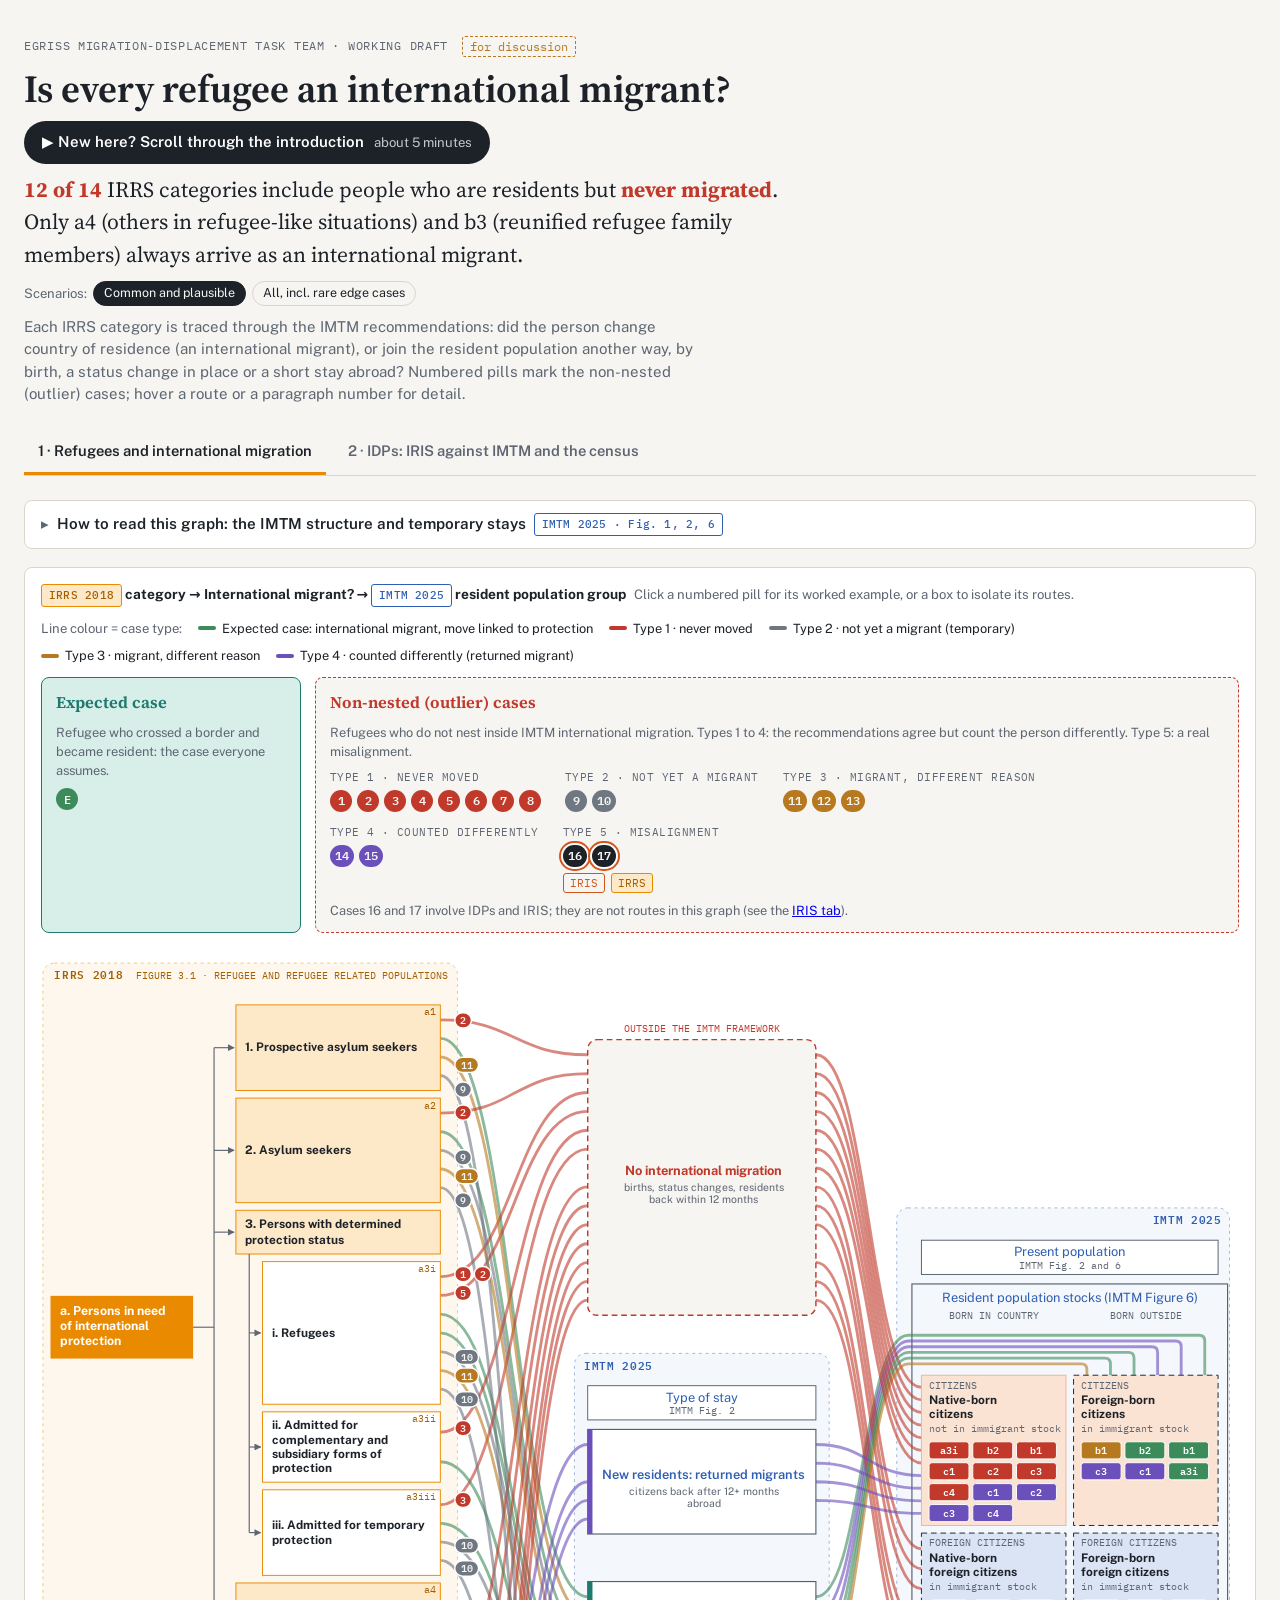
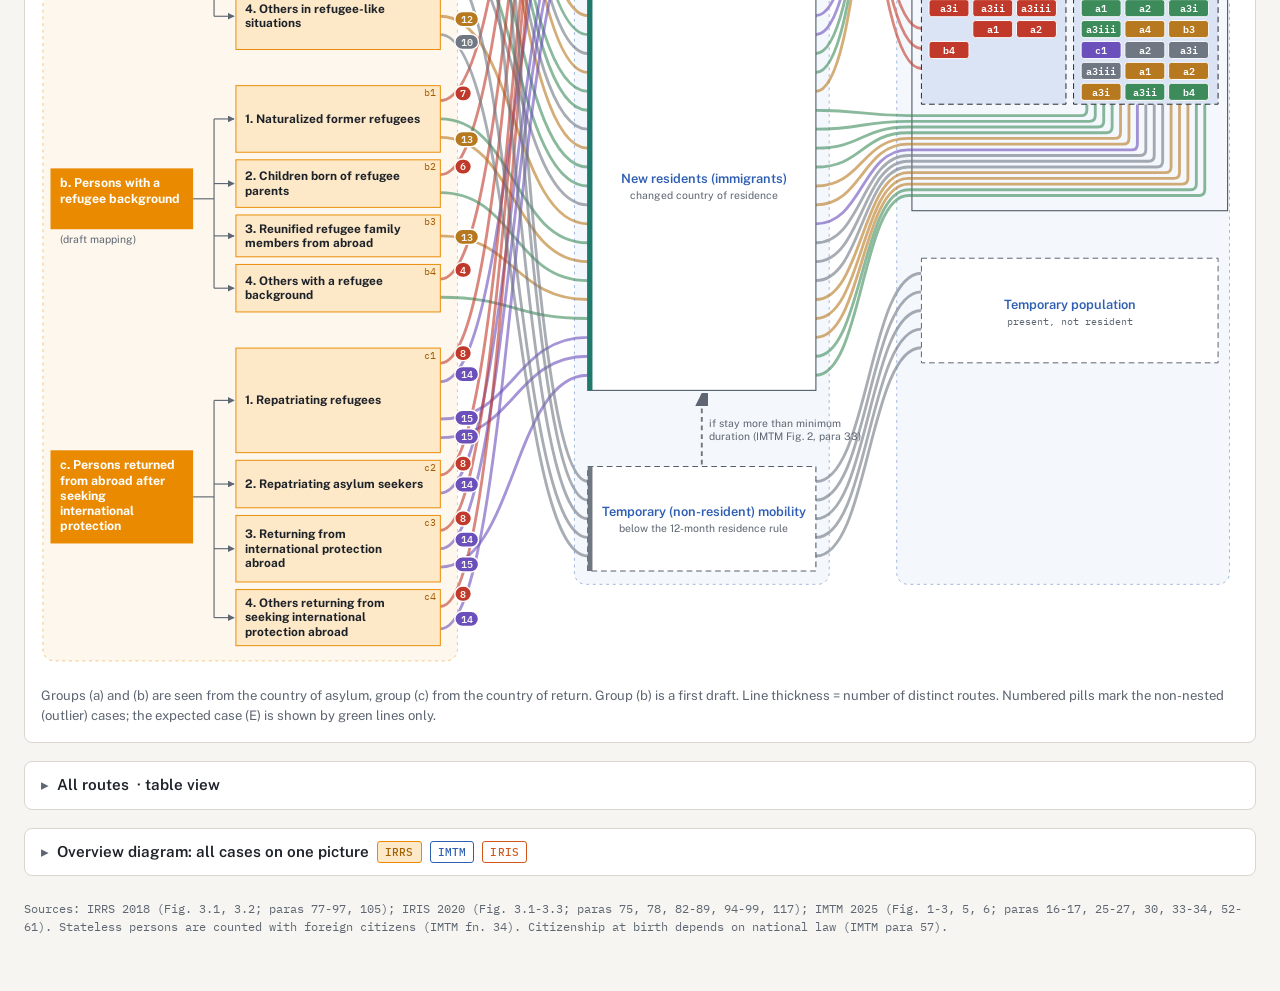
==== index.html @ 783acdbc "Add crosswalk and scroll-through introduction" ====
<!doctype html>
<html lang="en"><head><meta charset="utf-8"><meta name="viewport" content="width=device-width,initial-scale=1">
<title>Refugee Migrant Crosswalk</title>
<meta name="claude:viewport-fit-sides" content="cover">
<link rel="preconnect" href="https://fonts.googleapis.com">
<link rel="stylesheet" href="https://fonts.googleapis.com/css2?family=Source+Serif+4:opsz,wght@8..60,500;8..60,650&family=Public+Sans:wght@400;500;600;700&family=IBM+Plex+Mono:wght@400;500&display=swap">
<link rel="stylesheet" href="crosswalk.css">
</head><body>


<div class="wrap">
<header>
  <span class="eyebrow">EGRISS Migration-Displacement task team · working draft <span class="draft">for discussion</span></span>
  <h1>Is every refugee an international migrant?</h1>
  <a class="storybtn" id="storylink" href="story.html">▶ New here? Scroll through the introduction <span>about 5 minutes</span></a>
  <p class="headline" id="hl"></p>
  <div class="scenfilter" role="group" aria-label="Scenarios shown"><span class="hint">Scenarios:</span><button type="button" class="chip active" data-sc="cp" aria-pressed="true">Common and plausible</button><button type="button" class="chip" data-sc="all" aria-pressed="false">All, incl. rare edge cases</button></div>
  <p class="lede">Each IRRS category is traced through the IMTM recommendations: did the person change country of residence (an international migrant), or join the resident population another way, by birth, a status change in place or a short stay abroad? Numbered pills mark the non-nested (outlier) cases; hover a route or a paragraph number for detail.</p>
</header>

<div class="tabs" role="tablist">
  <button class="tab" role="tab" id="tab-residents" aria-selected="true" aria-controls="residents">1 · Refugees and international migration</button>
  <button class="tab" role="tab" id="tab-temporary" aria-selected="false" aria-controls="temporary">2 · IDPs: IRIS against IMTM and the census</button>
</div>


<!-- VIEW 1 -->
<section class="panel" id="residents" role="tabpanel" aria-labelledby="tab-residents">
  <details class="card howto">
    <summary>How to read this graph: the IMTM structure and temporary stays <span class="srcb srcb-imtm">IMTM 2025 · Fig. 1, 2, 6</span></summary>
    <h2>The IMTM structure as the base <span class="srcb srcb-imtm">IMTM 2025 · Fig. 1, 6</span></h2>
    <p class="hint">IMTM separates two things. <b>International migrants</b> are people who changed their country of residence into the country (the immigration flow, Fig. 1 and para 25 to 27). The <b>resident population</b> is everyone who lives there 12 months or more, split into four groups by birthplace and citizenship (Fig. 6). People can join the resident population through migration, but also through birth, and they can move between groups through naturalisation.</p>
    <div class="base">
      <div class="bcol">
        <div class="bbox mig"><b>International arrivals</b><span>to stay 12+ months</span></div>
        <div class="barrow">→</div>
        <div class="bbox mig strong"><b>International migrants</b><span>Immigrants · Returned migrants</span></div>
      </div>
      <div class="barrow big">→</div>
      <div class="bgrid">
        <div class="bbox cit"><b>Native-born citizens</b><span>NB-C</span></div>
        <div class="bbox cit stock"><b>Foreign-born citizens</b><span>FB-C</span></div>
        <div class="bbox fc stock"><b>Native-born foreign citizens</b><span>NB-FC</span></div>
        <div class="bbox fc stock"><b>Foreign-born foreign citizens</b><span>FB-FC</span></div>
        <div class="bcap">Resident population · dashed = IMTM immigrant stock (born abroad or not a citizen)</div>
      </div>
      <div class="bside">
        <div class="bbox non"><b>Births</b><span>join directly, no migration</span></div>
        <div class="bbox non"><b>Naturalisation</b><span>moves between groups</span></div>
        <div class="bbox non dashed"><b>Protection status change</b><span>IRRS event, invisible to IMTM</span></div>
      </div>
    </div>
    <div class="fig2">
      <h3>Temporary stays: IMTM Figure 2, with IRRS cases added <span class="srcb srcb-imtm">IMTM 2025 · Fig. 2, 3</span> <span class="srcb srcb-irrs">IRRS cases</span></h3>
      <div class="scroll"><svg viewBox="0 0 1090 290" role="img" aria-label="Recreation of IMTM Figure 2: international arrivals split by duration of stay into new residents or temporary mobility" style="min-width:780px;width:100%">
        <defs><marker id="ah" viewBox="0 0 10 10" refX="9" refY="5" markerWidth="7" markerHeight="7" orient="auto-start-reverse"><path d="M0,0 L10,5 L0,10 z" style="fill:var(--muted)"/></marker></defs>
        <rect class="f2b" x="10" y="70" width="120" height="170" rx="6"/><text x="70" y="150" text-anchor="middle" class="f2t b">International</text><text x="70" y="166" text-anchor="middle" class="f2t b">arrivals</text>
        <rect class="f2b" x="170" y="70" width="140" height="58" rx="6"/><text x="240" y="94" text-anchor="middle" class="f2t">Minimum residence</text><text x="240" y="110" text-anchor="middle" class="f2s">requirement, 12 months</text>
        <rect class="f2b" x="170" y="182" width="140" height="58" rx="6"/><text x="240" y="206" text-anchor="middle" class="f2t">Less than minimum</text><text x="240" y="222" text-anchor="middle" class="f2s">incl. daily border crossing</text>
        <rect class="f2b" x="350" y="8" width="180" height="44" rx="6"/><text x="440" y="26" text-anchor="middle" class="f2s">Residents returning from</text><text x="440" y="41" text-anchor="middle" class="f2s">temporary stay abroad</text>
        <rect class="f2m" x="350" y="70" width="180" height="58" rx="6"/><text x="440" y="94" text-anchor="middle" class="f2t b">New residents (immigrants)</text><text x="440" y="110" text-anchor="middle" class="f2s">= international migrants</text>
        <rect class="f2tp" x="350" y="182" width="180" height="58" rx="6"/><text x="440" y="206" text-anchor="middle" class="f2t b">Temporary (non-resident)</text><text x="440" y="222" text-anchor="middle" class="f2t b">mobility</text>
        <rect class="f2r" x="580" y="30" width="160" height="98" rx="6"/><text x="660" y="76" text-anchor="middle" class="f2t b">Resident</text><text x="660" y="92" text-anchor="middle" class="f2t b">population</text>
        <rect class="f2tp" x="580" y="182" width="160" height="58" rx="6"/><text x="660" y="206" text-anchor="middle" class="f2t b">Temporary</text><text x="660" y="222" text-anchor="middle" class="f2t b">population</text>
        <path class="f2a" d="M130,130 L170,100"/><path class="f2a" d="M130,180 L170,210"/>
        <path class="f2a" d="M310,99 L350,99"/><path class="f2a" d="M310,211 L350,211"/>
        <path class="f2a" d="M530,30 L580,55"/><path class="f2a" d="M530,99 L580,99"/><path class="f2a" d="M530,211 L580,211"/>
        <path class="f2d" d="M440,182 L440,130"/><text x="448" y="160" class="f2s">if the stay passes the</text><text x="448" y="174" class="f2s">minimum duration (para 33)</text>
        <text x="770" y="78" class="f2t b" style="fill:var(--v-prot)">Refugees who stay or intend</text><text x="770" y="94" class="f2t b" style="fill:var(--v-prot)">to stay 12+ months</text><text x="770" y="110" class="f2s">case E, and cases 9, 10 once they pass 12 months</text>
        <text x="770" y="196" class="f2t b" style="fill:var(--v-temp)">Not yet international migrants</text>
        <text x="770" y="214" class="f2s">9 · recent asylum seekers (a1, a2)</text>
        <text x="770" y="230" class="f2s">10 · new prima facie, temporary protection,</text><text x="784" y="245" class="f2s">short refugee-like stays (a3i, a3iii, a4)</text>
        <text x="770" y="268" class="f2s">Transit asylum seekers: IMTM only (IRRS para 85)</text>
      </svg></div>
      <p class="hint">Recreated from IMTM Figure 2 (intersection between duration of stay and international mobility) and Figure 3 (asylum seekers under temporary mobility). In the crosswalk below, the same split appears as the grey "Temporary mobility" box.</p>
    </div>
  </details>

  <div class="card">
    <div class="selbar"><b><span class="srcb srcb-irrs">IRRS 2018</span> category → International migrant? → <span class="srcb srcb-imtm">IMTM 2025</span> resident population group</b><span class="hint" id="selinfo"></span><button class="chip" id="clear" hidden>Show all</button></div>
    <div class="legend" id="legendL"></div>
    <div class="casejump" id="casejump"></div>
    <div class="gwrap"><div class="scroll gmain"><svg id="flow" role="img" aria-label="Flow diagram from IRRS categories through IMTM international migration to the IMTM resident population groups"></svg></div>
    <aside class="casebox" id="casedetail" aria-live="polite"></aside></div>
    <p class="hint">Groups (a) and (b) are seen from the country of asylum, group (c) from the country of return. Group (b) is a first draft. Line thickness = number of distinct routes. Numbered pills mark the non-nested (outlier) cases; the expected case (E) is shown by green lines only.</p>
  </div>

  
  <details class="card" id="routesbox">
    <summary><span id="tabletitle">All routes</span> · table view</summary>
    <div class="scroll"><table><thead><tr><th>Case</th><th>IRRS category</th><th>How</th><th>International migrant?</th><th>Resident group</th><th>Route</th></tr></thead><tbody id="rows"></tbody></table></div>
  </details>
<details class="card overview" id="nest"><summary>Overview diagram: all cases on one picture <span class="srcb srcb-irrs">IRRS</span> <span class="srcb srcb-imtm">IMTM</span> <span class="srcb srcb-iris">IRIS</span></summary>
<div class="panel">
  <div class="card">
    <h2>NEST cases: Non-Equivalent Statistical Treatment <span class="srcb srcb-irrs">IRRS 2018</span> <span class="srcb srcb-imtm">IMTM 2025</span> <span class="srcb srcb-iris">IRIS 2020 · cases 16, 17</span></h2>
    <p class="hint">The misconception: every refugee is an international migrant. In fact IRRS and IMTM are consistent with each other (IRRS paras 77, 80; IMTM paras 34, 53), but one population does not nest inside the other. Each pin is one NEST case with a worked example. All five types are non-nested (outlier) cases; only type 5 is a real misalignment between recommendations.</p>
    <div class="types" id="types"></div>
  </div>
  <div class="nestgrid">
    <div class="card venncard">
      <div class="scroll"><svg id="venn" viewBox="0 0 1100 640" role="img" aria-label="Overlap of IRRS population, IMTM international migrants and IMTM immigrant stock, with numbered NEST cases" style="min-width:760px;width:100%"></svg></div>
      <p class="hint">Inside the frame: the resident population (12+ months, IMTM paras 16-17). "International migrants" = ever changed country of residence into this country. Group (c) cases are seen from the country of return. Grey labels are non-refugee groups, shown for context.</p>
    </div>
    <aside class="card detailcard" id="nestdetail" aria-live="polite"></aside>
  </div>
  <div class="card">
    <div class="selbar"><h3>All NEST cases</h3><span class="hint">Filter by type:</span><span id="typefilter" class="tf"></span></div>
    <div class="nestcards" id="nestcards"></div>
  </div>
</div></details>
</section>


<!-- VIEW 2 -->
<section class="panel" id="temporary" role="tabpanel" aria-labelledby="tab-temporary" hidden>
  <header class="subhead">
    <span class="eyebrow">IDPs · two comparisons on one page</span>
    <h2>IDPs: two comparisons <span class="srcb srcb-iris">IRIS 2020</span></h2>
    <p class="hint"><b>1. Crossing an international border.</b> Where IDPs leave the country, IRIS meets IMTM (and IRRS), and misalignments can happen. <b>2. Inside the country.</b> All IRIS categories against what the census Principles and Recommendations (P&amp;R Rev. 4) count as internal migration.</p>
  </header>

  <div class="card">
    <h3 class="secnum">1 · IDPs crossing an international border: IRIS against IMTM</h3>
    <div class="selbar"><b><span class="srcb srcb-iris">IRIS 2020</span> category → International migration? → <span class="srcb srcb-imtm">IMTM 2025</span> population</b></div>
    <p class="headline" id="hlA"></p>
    <div class="legend" id="legendA"></div>
    <div class="casejump" id="jumpA"></div>
    <div class="scroll"><svg id="flowA" role="img" aria-label="Flow from IRIS categories through IMTM international migration to IMTM population groups"></svg></div>
    <p class="hint">Seen from the country of displacement. Only cross-border situations are shown. Not shown here: IDPs who are foreign citizens or stateless (IRIS para 102) can also sit in the IMTM immigrant stock without crossing a border during displacement.</p>
  </div>

  <div class="card">
    <h3 class="secnum">2 · IRIS categories against the census on internal migration</h3>
    <div class="selbar"><b><span class="srcb srcb-iris">IRIS 2020</span> category → What move happened? → <span class="srcb srcb-pr">P&amp;R Rev. 4</span> internal migration status</b></div>
    <p class="headline" id="hlB"></p>
    <div class="legend" id="legendB"></div>
    <div class="casejump" id="jumpB"></div>
    <div class="scroll"><svg id="flowB" role="img" aria-label="Flow from IRIS categories through the type of move to the P&R census internal migration classification"></svg></div>
    <p class="hint">P&amp;R defines internal migrants as people usually resident in a civil division who previously lived outside it; moves within a division are not migration (draft Rev. 4, para 5.64). Results depend on the geography used (major or smaller civil divisions, paras 5.69-5.70) and the measure: place of birth, previous residence and duration, or residence one or five years ago.</p>
  </div>
  <aside class="casebox floatcase" id="irisdetail" hidden aria-live="polite"></aside>

  <details class="card">
    <summary>Worked timelines: an IDP crosses a border <span class="srcb srcb-iris">IRIS</span> <span class="srcb srcb-irrs">IRRS</span> <span class="srcb srcb-imtm">IMTM</span></summary>
    <p class="hint">IRIS keeps a person in the IDP stock if they cross a border and come back within 12 months without setting up a new usual residence abroad (para 117). Each scenario follows one person over 24 months.</p>
    <div class="scens" id="scens"></div>
    <h3 id="scentitle"></h3>
    <div class="scroll"><svg id="timeline" viewBox="0 0 1000 300" role="img" aria-label="Timeline of the selected scenario across two countries" style="min-width:760px;width:100%"></svg></div>
    <div class="scroll"><table class="status"><thead><tr><th>Recommendation</th><th>Country of origin (X)</th><th>Neighbouring country (Y)</th></tr></thead><tbody id="status"></tbody></table></div>
    <div id="scennote"></div>
  </details>
</section>

<p class="src">Sources: IRRS 2018 (Fig. 3.1, 3.2; paras 77-97, 105); IRIS 2020 (Fig. 3.1-3.3; paras 75, 78, 82-89, 94-99, 117); IMTM 2025 (Fig. 1-3, 5, 6; paras 16-17, 25-27, 30, 33-34, 52-61). Stateless persons are counted with foreign citizens (IMTM fn. 34). Citizenship at birth depends on national law (IMTM para 57).</p>
</div>

<script src="crosswalk.js"></script>

</body></html>
---- crosswalk.css ----
/* Layout: two views. View 1 = flow diagram (event → IMTM resident group → IRRS category). View 2 = two-country timeline for temporary stays, starting from IDPs crossing a border. */
:root{
  --bg:#f6f5f1; --surface:#ffffff; --ink:#1d2229; --muted:#5d6672; --line:#d9d6cc;
  --irrs:#e98a00; --irrs-soft:#fde8c8; --iris:#d4561c;
  --cit:#f3b48c; --cit-soft:#fbe3d3; --fc:#8fa9d8; --fc-soft:#dbe4f5;
  --v-prot:#1f7a6d; --v-other:#b7791f; --v-ret:#6b4fbb; --v-never:#c0392b; --v-temp:#6f7782;
  --focus:#1f5fbf; --iris-soft:#fbe2d6; --pr:#6a4c93; --imtm:#2f5fb3; --imtm-line:#55606e; --hl:#ffe98a; --irrs-ink:#a35f00; --fc-ink:#3c5e9e; --mig-soft:#d8efe9; --ret-soft:#e7e1f7;
  --f-display:"Source Serif 4", Georgia, serif;
  --f-body:"Public Sans", system-ui, -apple-system, "Segoe UI", sans-serif;
  --f-mono:"IBM Plex Mono", ui-monospace, Menlo, monospace;
}
@media (prefers-color-scheme: dark){:root:not([data-theme="light"]){
  --bg:#15181d; --surface:#1d2128; --ink:#e9e7e1; --muted:#a3abb6; --line:#343a44;
  --irrs:#f0a336; --irrs-soft:#3d2c12; --iris:#ec7a45;
  --cit:#c9825a; --cit-soft:#3a2a20; --fc:#7f9ad0; --fc-soft:#222d42;
  --v-prot:#3fb3a2; --v-other:#e0a443; --v-ret:#9d85e6; --v-never:#ec6a5c; --v-temp:#9aa3ae;
  --focus:#7fb0ff; --iris-soft:#3f2418; --pr:#b9a0e0; --imtm:#8fb3f0; --imtm-line:#8b95a3; --hl:#6b5a12; --irrs-ink:#f0a336; --fc-ink:#9db4e3; --mig-soft:#163a35; --ret-soft:#2b2445; color-scheme:dark}}
:root[data-theme="dark"]{
  --bg:#15181d; --surface:#1d2128; --ink:#e9e7e1; --muted:#a3abb6; --line:#343a44;
  --irrs:#f0a336; --irrs-soft:#3d2c12; --iris:#ec7a45;
  --cit:#c9825a; --cit-soft:#3a2a20; --fc:#7f9ad0; --fc-soft:#222d42;
  --v-prot:#3fb3a2; --v-other:#e0a443; --v-ret:#9d85e6; --v-never:#ec6a5c; --v-temp:#9aa3ae;
  --focus:#7fb0ff; --imtm:#8fb3f0; --imtm-line:#8b95a3; --hl:#6b5a12; --irrs-ink:#f0a336; --fc-ink:#9db4e3; --mig-soft:#163a35; --ret-soft:#2b2445; color-scheme:dark}
*{box-sizing:border-box}
[hidden]{display:none!important}
body{background:var(--bg);color:var(--ink);font-family:var(--f-body);font-size:15px;line-height:1.5;
  padding-left:max(16px, env(safe-area-inset-left,0px));padding-right:max(16px, env(safe-area-inset-right,0px));padding-block:28px 48px}
.wrap{max-width:1480px;margin:0 auto;display:flex;flex-direction:column;gap:24px}
h1,h2,h3{font-family:var(--f-display);font-weight:650;text-wrap:balance;margin:0}
h1{font-size:clamp(1.7rem,3.2vw,2.4rem);line-height:1.15}
h2{font-size:1.3rem} h3{font-size:1.05rem}
p{margin:0}
.eyebrow{font-family:var(--f-mono);font-size:.74rem;letter-spacing:.06em;text-transform:uppercase;color:var(--muted)}
.lede{max-width:75ch;color:var(--muted)}
.draft{display:inline-block;font-family:var(--f-mono);font-size:.72rem;border:1px dashed var(--v-other);color:var(--v-other);padding:1px 7px;border-radius:3px;margin-left:6px;vertical-align:middle;text-transform:none;letter-spacing:0}
header{display:flex;flex-direction:column;gap:10px}
.tabs{display:flex;flex-wrap:wrap;gap:8px;border-bottom:1px solid var(--line)}
.tab{all:unset;cursor:pointer;padding:10px 14px;font-weight:600;font-size:.92rem;border-bottom:3px solid transparent;color:var(--muted)}
.tab[aria-selected="true"]{color:var(--ink);border-bottom-color:var(--irrs)}
.tab:focus-visible,.chip:focus-visible,.scen:focus-visible{outline:2px solid var(--focus);outline-offset:2px}
.panel{display:flex;flex-direction:column;gap:18px}
.card{background:var(--surface);border:1px solid var(--line);border-radius:8px;padding:16px;display:flex;flex-direction:column;gap:12px;min-width:0}
.legend{display:flex;flex-wrap:wrap;gap:8px 16px;font-size:.8rem}
.legend span{display:flex;align-items:center;gap:6px}
.legend i{width:18px;height:4px;border-radius:2px;display:inline-block}
.hint{font-size:.82rem;color:var(--muted)}
.scroll{overflow-x:auto}
svg text{fill:var(--ink);font-family:var(--f-body)}
svg .sm{font-size:11px;fill:var(--muted)}
svg .mono{font-family:var(--f-mono);font-size:11px;fill:var(--muted)}
svg .node{cursor:pointer}
svg .node:focus-visible rect{stroke:var(--focus);stroke-width:2}
svg .node.sel rect.box{stroke:var(--ink);stroke-width:2}
.route{fill:none;stroke-width:3;stroke-opacity:.6;transition:stroke-opacity .15s;pointer-events:none}
.route.dim{stroke-opacity:.04}
.route.hi{stroke-opacity:1;stroke-width:4.5;filter:drop-shadow(0 0 1.5px var(--ink))}
.s-prot{stroke:var(--v-prot)} .s-other{stroke:var(--v-other)} .s-ret{stroke:var(--v-ret)} .s-never{stroke:var(--v-never)} .s-temp{stroke:var(--v-temp)}
.b-prot{background:var(--v-prot)} .b-other{background:var(--v-other);color:#1b1408!important} .b-ret{background:var(--v-ret)} .b-never{background:var(--v-never)} .b-temp{background:var(--v-temp)}
table{border-collapse:collapse;width:100%;font-size:.86rem;min-width:640px}
th,td{text-align:left;padding:8px 10px;border-bottom:1px solid var(--line);vertical-align:top}
th{font-family:var(--f-mono);font-size:.72rem;text-transform:uppercase;letter-spacing:.05em;color:var(--muted);font-weight:500}
.badge{display:inline-block;font-size:.74rem;padding:2px 7px;border-radius:3px;color:#fff;white-space:nowrap}
.evsum{display:grid;grid-template-columns:repeat(auto-fit,minmax(240px,1fr));gap:10px}
.ev{border:1px solid var(--line);border-radius:6px;padding:10px 12px;display:flex;flex-direction:column;gap:4px;background:var(--bg)}
.ev b{font-size:.9rem}
.ev .moved{font-family:var(--f-mono);font-size:.72rem}
.ev .moved.y{color:var(--v-prot)} .ev .moved.n{color:var(--v-never)}
.ev span.t{font-size:.82rem;color:var(--muted)}
.selbar{display:flex;flex-wrap:wrap;gap:8px;align-items:center;font-size:.86rem}
.chip{all:unset;cursor:pointer;font-size:.78rem;border:1px solid var(--line);border-radius:999px;padding:2px 10px;background:var(--bg)}
/* timeline */
.scens{display:flex;flex-wrap:wrap;gap:8px}
.scen{all:unset;cursor:pointer;font-size:.84rem;border:1px solid var(--line);border-radius:6px;padding:7px 11px;background:var(--surface);max-width:100%}
.scen[aria-pressed="true"]{border-color:var(--ink);box-shadow:0 0 0 1px var(--ink)}
.scen .n{font-family:var(--f-mono);color:var(--muted);margin-right:6px}
.band-x{fill:var(--fc-soft)} .band-y{fill:var(--cit-soft)}
.border-line{stroke:var(--ink);stroke-width:2;stroke-dasharray:8 6}
.axis{stroke:var(--line);stroke-width:1}
.tw{stroke:var(--v-other);stroke-width:2;stroke-dasharray:4 4}
.trace{fill:none;stroke:var(--iris);stroke-width:4;stroke-linejoin:round;stroke-linecap:round}
.dot{fill:var(--surface);stroke:var(--iris);stroke-width:3}
.note{border-left:4px solid var(--v-other);padding:8px 12px;background:var(--bg);font-size:.88rem}
.note.q{border-left-color:var(--v-never)}
.status td:first-child{font-family:var(--f-mono);font-size:.78rem;white-space:nowrap}
.list{display:flex;flex-direction:column;gap:6px;font-size:.88rem;margin:0;padding-left:18px}
.src{font-family:var(--f-mono);font-size:.72rem;color:var(--muted)}
@media (prefers-reduced-motion:reduce){.route{transition:none}}

.base{display:grid;grid-template-columns:auto auto minmax(0,1fr) auto;gap:12px;align-items:center}
@media (max-width:860px){.base{grid-template-columns:1fr}.barrow{transform:rotate(90deg);justify-self:center}}
.bcol,.bside{display:flex;flex-direction:column;gap:8px;align-items:stretch}
.bbox{border-radius:6px;padding:8px 12px;display:flex;flex-direction:column;font-size:.84rem;border:1px solid var(--line);background:var(--bg)}
.bbox span{font-size:.76rem;color:var(--muted)}
.bbox.mig{background:var(--mig-soft);border-color:var(--v-prot)} .bbox.mig.strong{border-width:2px}
.bbox.cit{background:var(--cit-soft)} .bbox.fc{background:var(--fc-soft)} .bbox.stock{border:2px dashed var(--ink)}
.bbox.non{background:var(--surface);border-color:var(--v-never)} .bbox.dashed{border-style:dashed}
.barrow{font-size:1.4rem;color:var(--muted);text-align:center} .barrow.big{font-size:2rem}
.bgrid{display:grid;grid-template-columns:1fr 1fr;gap:6px}
.bcap{grid-column:1/3;font-size:.74rem;color:var(--muted);font-family:var(--f-mono)}
.tallies{display:flex;flex-wrap:wrap;gap:8px}
.tallies span{font-size:.84rem;background:var(--bg);border:1px solid var(--line);border-radius:6px;padding:6px 10px}
.tallies b{font-family:var(--f-display);font-size:1.15rem;margin-right:4px}
.cases{display:grid;grid-template-columns:repeat(auto-fit,minmax(300px,1fr));gap:12px}
.case{border:1px solid var(--line);border-left:4px solid var(--v-never);border-radius:6px;padding:12px 14px;display:flex;flex-direction:column;gap:6px;background:var(--bg)}
.case p{font-size:.86rem;color:var(--muted)}
.chips{display:flex;flex-wrap:wrap;gap:4px}
.kchip{font-family:var(--f-mono);font-size:.72rem;background:var(--irrs);color:#1b1408;border-radius:3px;padding:1px 6px}
.cl{font-family:var(--f-mono);font-size:.74rem} .cl.in{color:var(--v-never)} .cl.out{color:var(--muted)}

.t-e{--tc:#3d8b5a} .t-1{--tc:var(--v-never)} .t-2{--tc:var(--v-temp)} .t-3{--tc:var(--v-other)} .t-4{--tc:var(--v-ret)} .t-5{--tc:var(--ink)}
.types{display:grid;grid-template-columns:repeat(auto-fit,minmax(250px,1fr));gap:10px}
.typ{display:flex;gap:10px;align-items:flex-start;font-size:.84rem}
.typ div{display:flex;flex-direction:column} .typ span:not(.tdot){color:var(--muted)}
.tdot{flex-shrink:0;display:inline-grid;place-items:center;width:26px;height:26px;border-radius:50%;background:var(--tc);color:var(--bg);font-family:var(--f-mono);font-size:.78rem;font-weight:500}
.tdot.sm{width:18px;height:18px;font-size:.66rem;vertical-align:middle}
.tdot.big{width:40px;height:40px;font-size:1rem}
.nestgrid{display:grid;grid-template-columns:minmax(0,1fr) 340px;gap:18px;align-items:start}
@media (max-width:980px){.nestgrid{grid-template-columns:1fr}}
.frameR{fill:none;stroke:var(--line);stroke-width:1.5}
.cA{fill:var(--irrs);fill-opacity:.16;stroke:var(--irrs);stroke-width:2}
.cB{fill:var(--v-prot);fill-opacity:.12;stroke:var(--v-prot);stroke-width:2}
.cC{fill:var(--fc);fill-opacity:.2;stroke:var(--fc);stroke-width:2;stroke-dasharray:7 5}
svg .ctx{font-size:11.5px;fill:var(--muted);font-style:italic}
.tempR{fill:var(--bg);stroke:var(--v-temp);stroke-width:1.5;stroke-dasharray:6 4}
.misR{fill:var(--bg);stroke:var(--ink);stroke-width:1.5;stroke-dasharray:2 4}
.pinG{cursor:pointer}
.pinC{fill:var(--tc);stroke:var(--surface);stroke-width:2.5}
.pinT{fill:var(--bg)!important;font-family:var(--f-mono)!important;font-size:12px;font-weight:600;pointer-events:none}
.pinG.on .pinC{stroke:var(--ink);stroke-width:3.5}
.pinG:focus-visible .pinC{stroke:var(--focus);stroke-width:3.5}
.pinG.faded{opacity:.15}
.detailcard{position:sticky;top:12px}
.dhead{display:flex;gap:12px;align-items:center}
.ex{font-family:var(--f-display);font-size:1.05rem;line-height:1.45}
.detailcard dl{margin:0;display:grid;grid-template-columns:auto 1fr;gap:8px 12px;font-size:.86rem}
.detailcard dt{font-family:var(--f-mono);font-size:.72rem;text-transform:uppercase;color:var(--muted);padding-top:2px}
.detailcard dd{margin:0}
.mono2{font-family:var(--f-mono);font-size:.76rem;color:var(--irrs-ink)}
.refs{font-family:var(--f-mono);font-size:.74rem;color:var(--muted)}
.tf{display:flex;flex-wrap:wrap;gap:6px}
.chip.active{background:var(--ink);color:var(--bg);border-color:var(--ink)}
.nestcards{display:grid;grid-template-columns:repeat(auto-fit,minmax(300px,1fr));gap:10px}
.ncard{all:unset;cursor:pointer;display:flex;gap:10px;align-items:flex-start;border:1px solid var(--line);border-radius:6px;padding:10px 12px;background:var(--bg)}
.ncard.on{border-color:var(--ink);box-shadow:0 0 0 1px var(--ink)}
.ncard:focus-visible{outline:2px solid var(--focus);outline-offset:2px}
.nc{display:flex;flex-direction:column;gap:3px;min-width:0}
.nx{font-size:.84rem;color:var(--muted)}

.pillG{cursor:pointer} .pillR{fill:var(--tc);stroke:var(--surface);stroke-width:1.5}
.pillT{fill:var(--bg)!important;font-family:var(--f-mono)!important;font-size:10.5px;font-weight:600;pointer-events:none}
.pillG.faded{opacity:.12} .pillG.on .pillR{stroke:var(--ink);stroke-width:2.5}
.pillG:focus-visible .pillR{stroke:var(--focus);stroke-width:2.5}
.cpill{all:unset;cursor:pointer;display:inline-grid;place-items:center;min-width:22px;height:22px;padding:0 5px;border-radius:11px;background:var(--tc);color:var(--bg);font-family:var(--f-mono);font-size:.74rem;font-weight:600;box-sizing:border-box}
.cpill.on{outline:2.5px solid var(--ink);outline-offset:1px}
.cpill:focus-visible{outline:2px solid var(--focus);outline-offset:2px}
.casejump{display:flex;flex-direction:column;gap:10px}
.jwrap{display:grid;grid-template-columns:minmax(200px,260px) minmax(0,1fr);gap:14px}
@media (max-width:760px){.jwrap{grid-template-columns:1fr}}
.jside{border-radius:8px;padding:12px 14px;display:flex;flex-direction:column;gap:8px}
.jexp{background:var(--mig-soft);border:1px solid var(--v-prot)}
.jout{background:var(--bg);border:1.5px dashed var(--v-never)}
.jhead{font-family:var(--f-display);font-weight:650;font-size:1.02rem}
.jexp .jhead{color:var(--v-prot)} .jout .jhead{color:var(--v-never)}
.jsub{font-size:.8rem;color:var(--muted);margin:0}
.jtypes{display:flex;flex-wrap:wrap;gap:12px 24px}
#legendT{display:none}
.jgrp{display:flex;flex-direction:column;gap:4px}
.jlab{font-family:var(--f-mono);font-size:.7rem;text-transform:uppercase;letter-spacing:.04em;color:var(--muted)}
.jpills{display:flex;flex-wrap:wrap;gap:5px}
.casebox{border:1px solid var(--line);border-radius:8px;padding:14px;background:var(--bg);display:flex;flex-direction:column;gap:10px}
.casebox .cbody{display:grid;grid-template-columns:minmax(0,1fr) minmax(0,1.1fr);gap:18px}
@media (max-width:760px){.casebox .cbody{grid-template-columns:1fr}}
.casebox dl{margin:0;display:grid;grid-template-columns:auto 1fr;gap:8px 12px;font-size:.86rem}
.casebox dt{font-family:var(--f-mono);font-size:.72rem;text-transform:uppercase;color:var(--muted);padding-top:2px}
.casebox dd{margin:0}
#legendT .tdot{margin-right:2px;display:inline-grid} .legend .tdot.sm{display:inline-grid}

.hit{fill:none;stroke:transparent;stroke-width:14;pointer-events:stroke;cursor:pointer}
.route.hov{stroke-opacity:1!important;stroke-width:6;filter:drop-shadow(0 0 2px var(--ink))}
svg.hovering .route:not(.hov){stroke-opacity:.05!important;filter:none}
svg.hovering .pillG:not(.hovp){opacity:.12}
svg .node.touch rect.box{stroke:var(--ink);stroke-width:2.5}
svg .node.touch text{font-weight:700}
.tip{position:fixed;z-index:50;max-width:340px;background:var(--surface);color:var(--ink);border:1px solid var(--line);border-radius:8px;box-shadow:0 8px 28px rgba(0,0,0,.2);padding:10px 12px;font-size:.82rem;line-height:1.4;pointer-events:none;display:flex;flex-direction:column;gap:10px}
.tiprow{display:flex;gap:8px;align-items:flex-start}
.tiprow b{display:block}
.tiprow p{margin:4px 0}
.tt,.tr{display:block;font-family:var(--f-mono);font-size:.7rem;color:var(--muted)}

.fig2{display:flex;flex-direction:column;gap:8px;border-top:1px solid var(--line);padding-top:14px}
.f2b{fill:var(--bg);stroke:var(--line);stroke-width:1.5}
.f2m{fill:var(--mig-soft);stroke:var(--v-prot);stroke-width:1.5}
.f2tp{fill:var(--bg);stroke:var(--v-temp);stroke-width:1.5;stroke-dasharray:6 4}
.f2r{fill:var(--fc-soft);stroke:var(--fc);stroke-width:1.5}
svg .f2t{font-size:12.5px} svg .f2t.b{font-weight:700} svg .f2s{font-size:11px;fill:var(--muted)}
.f2a{fill:none;stroke:var(--muted);stroke-width:1.5;marker-end:url(#ah)}
.f2d{fill:none;stroke:var(--v-temp);stroke-width:2;stroke-dasharray:5 4;marker-end:url(#ah)}

.fw{display:inline-block;font-family:var(--f-mono);font-size:.68rem;padding:1px 6px;border-radius:3px;border:1px solid;margin-right:4px;white-space:nowrap}
.fw-irrs{color:var(--irrs-ink);border-color:var(--irrs);background:var(--irrs-soft)}
.fw-iris{color:var(--iris);border-color:var(--iris);background:var(--bg)}
.jfw{display:flex;flex-wrap:wrap;gap:2px;margin-top:2px}
.fwlegend{flex-basis:100%;display:flex;flex-wrap:wrap;gap:6px;align-items:center}
.cpill.iris{box-shadow:0 0 0 2px var(--surface),0 0 0 4px var(--iris)}
.tlead{flex-basis:100%} .tcodes{display:block;font-style:normal;font-family:var(--f-mono);font-size:.72rem;color:var(--muted);margin-top:2px}

svg .hdr-irrs{font-family:var(--f-mono);font-size:11px;fill:var(--irrs-ink);text-transform:uppercase}
.irrsG{fill:var(--irrs)} svg .irrsGT{fill:#fff!important;font-weight:700;font-size:13px}
.irrsC{fill:var(--irrs-soft);stroke:var(--irrs);stroke-width:1} .irrsS{fill:var(--surface);stroke:var(--irrs);stroke-width:1}
svg .irrsCT{font-weight:700;font-size:12.5px}
svg .code{font-family:var(--f-mono);font-size:10px;fill:var(--irrs-ink)}
.irrsL{fill:none;stroke:var(--muted);stroke-width:1.2}
.imhdr{fill:var(--surface);stroke:var(--imtm-line);stroke-width:1}
svg .imhdrT{fill:var(--imtm);font-size:13.5px}
.imbox{fill:var(--surface);stroke:var(--imtm-line);stroke-width:1.2} .imbox.dashed{stroke-dasharray:6 4}
svg .imT{fill:var(--imtm);font-size:13.5px;font-weight:600}
.resframe{fill:none;stroke:var(--imtm-line);stroke-width:1.2}
.pref{border-bottom:1px dotted currentColor;cursor:help;color:var(--ink)}
.pref:hover,.pref:focus-visible{background:var(--hl);outline:none}
.ptip .tt{margin-bottom:2px} .ptip p{margin:4px 0 0}
.tip mark{background:var(--hl);color:inherit;padding:0 2px;border-radius:2px}
.tip{max-width:400px}
.nonbox{fill:var(--bg);stroke:var(--v-never);stroke-width:1.5;stroke-dasharray:6 4;rx:10}
svg .nonT{fill:var(--v-never);font-size:13.5px;font-weight:700}
svg .nonCap{fill:var(--v-never)}
.band-irrs{fill:var(--irrs);fill-opacity:.07;stroke:var(--irrs);stroke-opacity:.5;stroke-dasharray:3 4}
.band-imtm{fill:var(--imtm);fill-opacity:.05;stroke:var(--imtm);stroke-opacity:.45;stroke-dasharray:3 4}
svg .bandT{font-family:var(--f-mono);font-size:12px;font-weight:600;letter-spacing:.06em}
svg .bandT-irrs{fill:var(--irrs-ink)} svg .bandT-imtm{fill:var(--imtm)}
.srcb{display:inline-block;vertical-align:middle;font-family:var(--f-mono);font-size:.7rem;font-weight:500;padding:2px 7px;border-radius:3px;border:1px solid;letter-spacing:.02em}
.srcb-irrs{color:var(--irrs-ink);border-color:var(--irrs);background:var(--irrs-soft)}
.srcb-imtm{color:var(--imtm);border-color:var(--imtm);background:var(--surface)}
.srcb-iris{color:var(--iris);border-color:var(--iris);background:var(--surface)}

.headline{font-family:var(--f-display);font-size:clamp(1.1rem,2vw,1.35rem);max-width:70ch;margin:0}
.headline b{color:var(--v-never)}
.route.t-e,.route.t-1,.route.t-2,.route.t-3,.route.t-4,.route.t-5{stroke:var(--tc)}
.lsw{width:18px!important;height:4px!important;border-radius:2px;background:var(--tc);display:inline-block}
details.card>summary{cursor:pointer;font-weight:600;font-size:.95rem;list-style:none;display:flex;gap:8px;align-items:center;flex-wrap:wrap}
details.card>summary::before{content:"▸";color:var(--muted);transition:transform .15s}
details.card[open]>summary::before{transform:rotate(90deg)}
details.card:not([open]){padding-block:12px}
.gwrap{display:grid;grid-template-columns:minmax(0,1fr);gap:16px;align-items:start}
.gwrap .casebox{position:fixed;right:max(16px,env(safe-area-inset-right,0px));bottom:16px;width:min(390px,calc(100vw - 32px));max-height:60vh;overflow:auto;z-index:40;background:var(--surface);box-shadow:0 10px 32px rgba(0,0,0,.22)}
.gwrap .casebox .cbody{grid-template-columns:1fr}
@media (min-width:1560px){.gwrap{grid-template-columns:minmax(0,1fr) 340px}.gwrap .casebox{position:sticky;top:12px;right:auto;bottom:auto;width:auto;max-height:calc(100vh - 24px);box-shadow:none}}
.casebox{position:relative} .cclose{all:unset;cursor:pointer;position:absolute;top:8px;right:10px;font-size:1.3rem;line-height:1;color:var(--muted);padding:2px 6px;border-radius:4px}
.cclose:hover,.cclose:focus-visible{background:var(--line);color:var(--ink)}
.phonehint{display:none} @media (max-width:760px){.phonehint{display:block}}
.qd{fill:var(--surface);stroke:var(--imtm-line);stroke-width:.8} .qcit{fill:var(--cit)} .qfc{fill:var(--fc)}
.overview>.panel{margin-top:12px}

.sq{fill:var(--tc);stroke:var(--surface);stroke-width:1} svg .sqT{fill:#fff!important;font-family:var(--f-mono);font-size:10px;font-weight:600;pointer-events:none}
.sq.t-e{fill:var(--tc)} svg.hovering .sqG:not(.hovp){opacity:.18} .sqG.hovp .sq{stroke:var(--ink);stroke-width:2}
.sqG.dimq{opacity:.18}

.subhead{display:flex;flex-direction:column;gap:6px}
.band-iris{fill:var(--iris);fill-opacity:.06;stroke:var(--iris);stroke-opacity:.5;stroke-dasharray:3 4}
.band-pr{fill:var(--pr);fill-opacity:.06;stroke:var(--pr);stroke-opacity:.5;stroke-dasharray:3 4}
svg .bandT-iris{fill:var(--iris)} svg .bandT-pr{fill:var(--pr)}
svg .hdr-iris{font-family:var(--f-mono);font-size:11px;fill:var(--iris);text-transform:uppercase}
.irisG{fill:var(--iris)} svg .irisGT{fill:#fff!important;font-weight:700;font-size:12.5px}
.irisGx{fill:var(--surface);stroke:var(--muted);stroke-dasharray:4 3} svg .irisGxT{fill:var(--muted);font-weight:700;font-size:12.5px}
.irisC{fill:var(--iris-soft);stroke:var(--iris);stroke-width:1} .irisCf{fill:var(--surface);stroke:var(--iris);stroke-dasharray:5 3} .irisCx{fill:var(--surface);stroke:var(--muted);stroke-dasharray:5 3}
svg .code-iris{fill:var(--iris)} svg .irisT{fill:var(--iris);font-size:13px;font-weight:600} svg .prT{fill:var(--pr);font-size:13px;font-weight:600}
.srcb-pr{color:var(--pr);border-color:var(--pr);background:var(--surface)}
.floatcase{position:fixed;right:max(16px,env(safe-area-inset-right,0px));bottom:16px;width:min(390px,calc(100vw - 32px));max-height:60vh;overflow:auto;z-index:40;background:var(--surface);box-shadow:0 10px 32px rgba(0,0,0,.22)}
.floatcase dl{margin:0;display:grid;grid-template-columns:auto 1fr;gap:8px 12px;font-size:.86rem} .floatcase dt{font-family:var(--f-mono);font-size:.72rem;text-transform:uppercase;color:var(--muted);padding-top:2px} .floatcase dd{margin:0}
.cclose2{all:unset;cursor:pointer;position:absolute;top:8px;right:10px;font-size:1.3rem;line-height:1;color:var(--muted);padding:2px 6px;border-radius:4px}
.cclose2:hover,.cclose2:focus-visible{background:var(--line);color:var(--ink)}
.thisroute{font-size:.78rem;color:var(--muted)}
.rref{margin-top:4px}
.secnum{font-family:var(--f-display);font-size:1.15rem}
.rex{font-family:var(--f-display);font-size:.92rem;line-height:1.4}
body:not(.show-rare) .rare{display:none!important}
.scenfilter{display:flex;flex-wrap:wrap;gap:6px;align-items:center}
.lk{display:inline-block;font-family:var(--f-mono);font-size:.66rem;text-transform:uppercase;letter-spacing:.04em;padding:1px 6px;border-radius:3px;margin:2px 0;border:1px solid var(--line);color:var(--muted)}
.lk-c{border-color:var(--v-prot);color:var(--v-prot)} .lk-p{border-color:var(--v-other);color:var(--v-other)} .lk-r{border-color:var(--v-never);color:var(--v-never)}


/* embed mode: only one graph, used inside the scroll presentation */
html:has(body.embed),body.embed{margin:0;padding:0;background:transparent!important;overflow:hidden}
body.embed > *:not(#embed):not(.tip){display:none!important}
body.embed{--bg:#f2f4f7}
@media (prefers-color-scheme:dark){body.embed{--bg:#12161c}}
#embed{height:100vh;display:flex;align-items:center;justify-content:center;padding:2px}
#embed svg{min-width:0!important;width:100%!important;height:100%!important;max-height:100vh}


.storybtn{align-self:flex-start;display:inline-flex;gap:10px;align-items:baseline;font-weight:600;color:var(--surface,#fff);background:var(--ink);border-radius:999px;padding:10px 18px;text-decoration:none}
.storybtn span{font-weight:400;font-size:.82rem;opacity:.75}
.route,.pillG,.sqG,.node{transition:opacity .45s ease, stroke-width .3s ease}
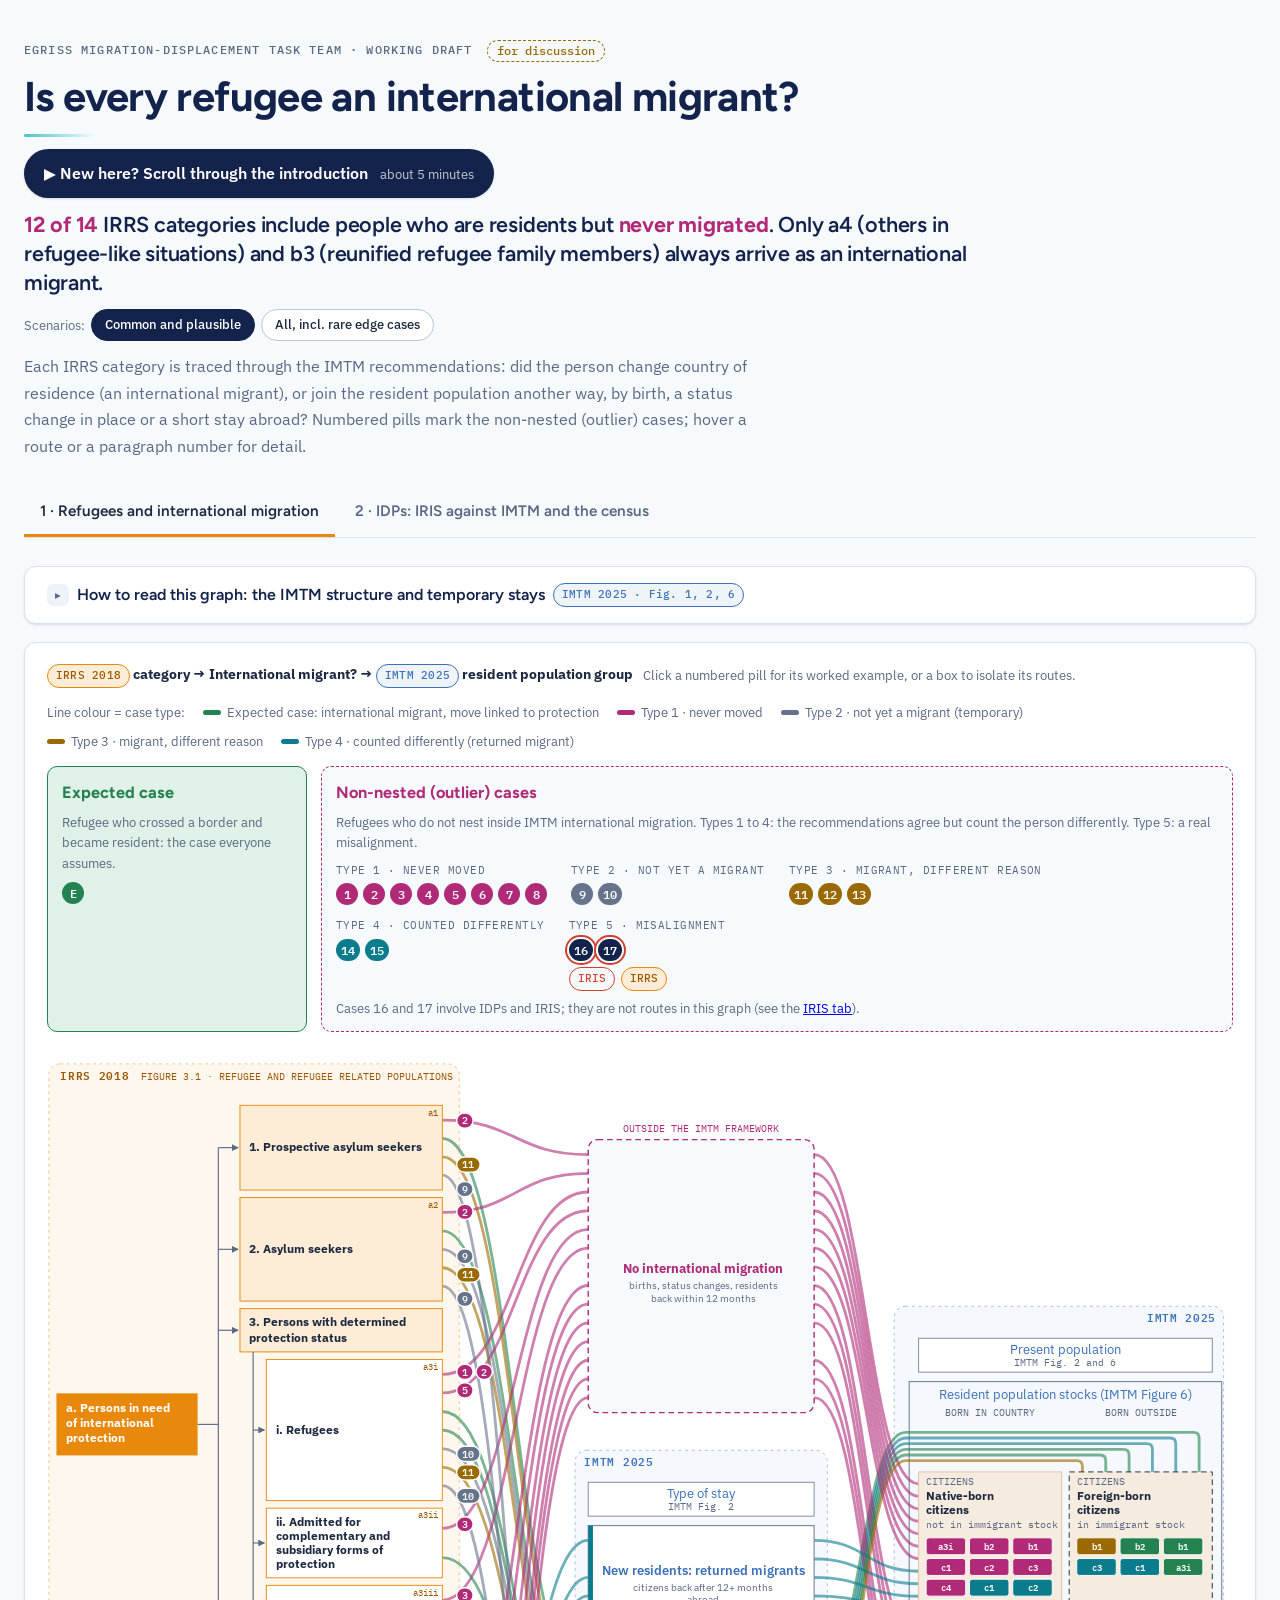
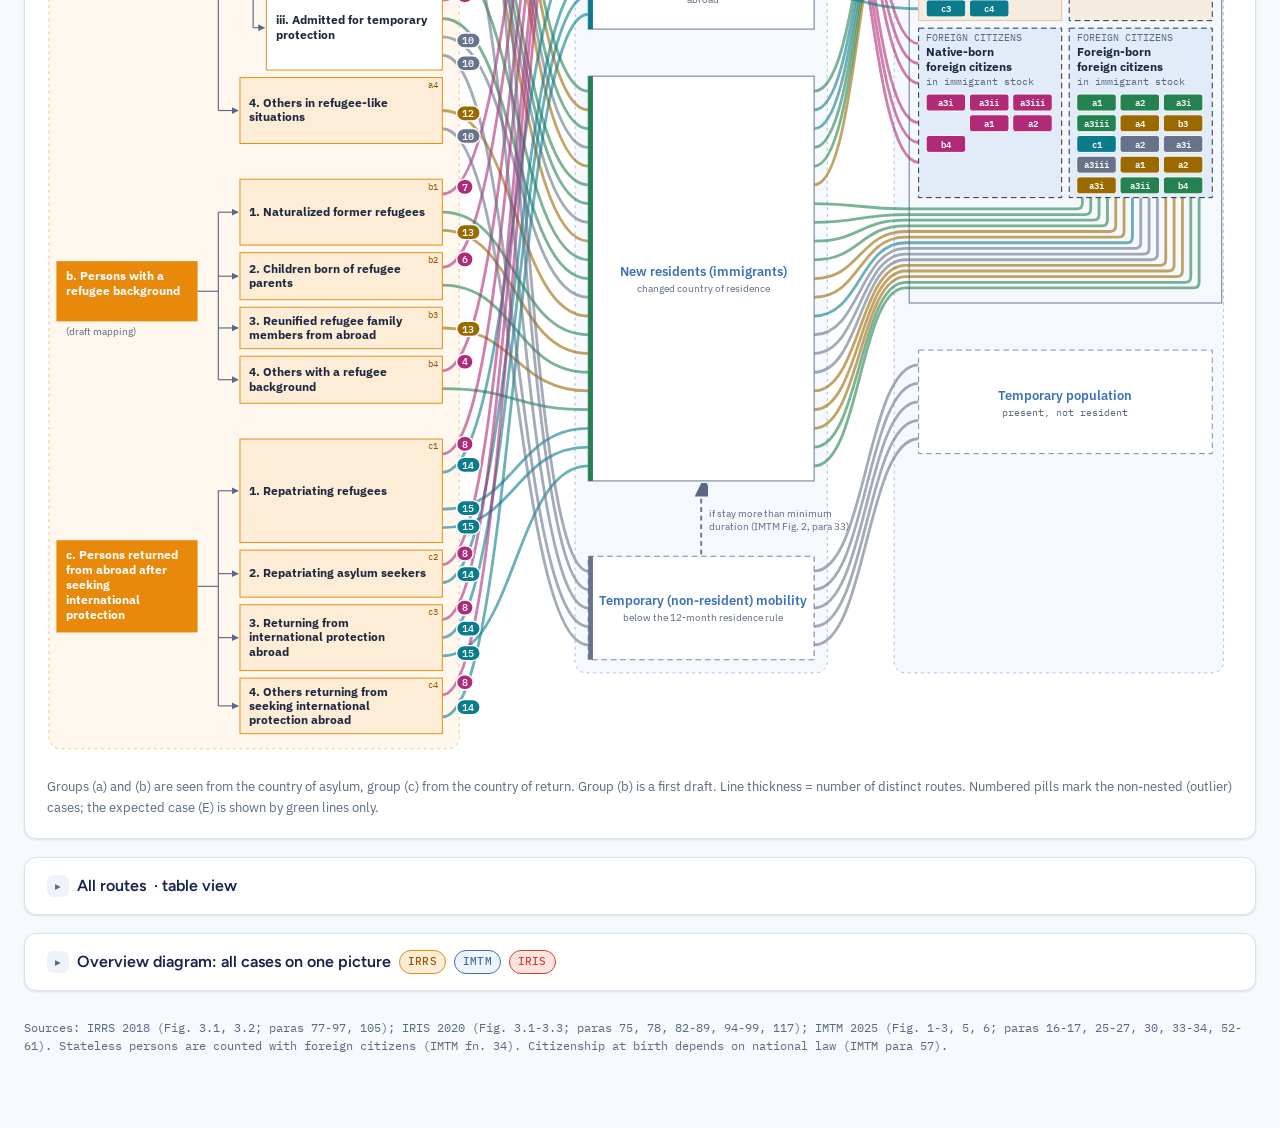
==== commit abcd3446: "Visual polish: EGRISS palette and type, clearer case colours, cards, tooltips, buttons and phone lay" ====
--- a/index.html
+++ b/index.html
@@ -3,7 +3,7 @@
 <title>Refugee Migrant Crosswalk</title>
 <meta name="claude:viewport-fit-sides" content="cover">
 <link rel="preconnect" href="https://fonts.googleapis.com">
-<link rel="stylesheet" href="https://fonts.googleapis.com/css2?family=Source+Serif+4:opsz,wght@8..60,500;8..60,650&family=Public+Sans:wght@400;500;600;700&family=IBM+Plex+Mono:wght@400;500&display=swap">
+<link rel="stylesheet" href="https://fonts.googleapis.com/css2?family=Figtree:wght@500;600;700&family=IBM+Plex+Sans:ital,wght@0,400;0,500;0,600;1,400&family=IBM+Plex+Mono:wght@400;500;600&display=swap">
 <link rel="stylesheet" href="crosswalk.css">
 </head><body>
 
--- a/crosswalk.css
+++ b/crosswalk.css
@@ -1,27 +1,34 @@
 
 /* Layout: two views. View 1 = flow diagram (event → IMTM resident group → IRRS category). View 2 = two-country timeline for temporary stays, starting from IDPs crossing a border. */
 :root{
-  --bg:#f6f5f1; --surface:#ffffff; --ink:#1d2229; --muted:#5d6672; --line:#d9d6cc;
-  --irrs:#e98a00; --irrs-soft:#fde8c8; --iris:#d4561c;
-  --cit:#f3b48c; --cit-soft:#fbe3d3; --fc:#8fa9d8; --fc-soft:#dbe4f5;
-  --v-prot:#1f7a6d; --v-other:#b7791f; --v-ret:#6b4fbb; --v-never:#c0392b; --v-temp:#6f7782;
-  --focus:#1f5fbf; --iris-soft:#fbe2d6; --pr:#6a4c93; --imtm:#2f5fb3; --imtm-line:#55606e; --hl:#ffe98a; --irrs-ink:#a35f00; --fc-ink:#3c5e9e; --mig-soft:#d8efe9; --ret-soft:#e7e1f7;
-  --f-display:"Source Serif 4", Georgia, serif;
-  --f-body:"Public Sans", system-ui, -apple-system, "Segoe UI", sans-serif;
+  --bg:#f7fafd; --surface:#ffffff; --sunk:#eef3fa; --ink:#1d2940; --strong:#14234c; --muted:#5a6884; --line:#d9e2ef; --line-strong:#b9c7dc;
+  --irrs:#e8890c; --irrs-soft:#fdecd6; --irrs-ink:#9a5600; --iris:#d1402f; --iris-soft:#fbe3df;
+  --imtm:#3b71b9; --imtm-line:#7a87a0; --pr:#7b4fa6; --teal:#4cc3c9;
+  --cit:#e3c3a0; --cit-soft:#f6ebdf; --fc:#8db8e3; --fc-soft:#e1ecf8; --fc-ink:#2f5d98;
+  --v-prot:#23824f; --v-never:#b02a78; --v-temp:#66738a; --v-other:#9a6a00; --v-ret:#0b7c8c;
+  --focus:#3b71b9; --hl:#fde9a6; --mig-soft:#e0f2e8; --ret-soft:#dff1f3;
+  --shadow-sm:0 1px 3px rgba(20,35,76,.08),0 1px 2px rgba(20,35,76,.05); --shadow-md:0 6px 18px rgba(20,35,76,.10); --shadow-lg:0 14px 38px rgba(20,35,76,.18);
+  --f-display:"Figtree", system-ui, -apple-system, "Segoe UI", sans-serif;
+  --f-body:"IBM Plex Sans", system-ui, -apple-system, "Segoe UI", sans-serif;
   --f-mono:"IBM Plex Mono", ui-monospace, Menlo, monospace;
+  --ease:cubic-bezier(.2,0,.1,1);
 }
 @media (prefers-color-scheme: dark){:root:not([data-theme="light"]){
-  --bg:#15181d; --surface:#1d2128; --ink:#e9e7e1; --muted:#a3abb6; --line:#343a44;
-  --irrs:#f0a336; --irrs-soft:#3d2c12; --iris:#ec7a45;
-  --cit:#c9825a; --cit-soft:#3a2a20; --fc:#7f9ad0; --fc-soft:#222d42;
-  --v-prot:#3fb3a2; --v-other:#e0a443; --v-ret:#9d85e6; --v-never:#ec6a5c; --v-temp:#9aa3ae;
-  --focus:#7fb0ff; --iris-soft:#3f2418; --pr:#b9a0e0; --imtm:#8fb3f0; --imtm-line:#8b95a3; --hl:#6b5a12; --irrs-ink:#f0a336; --fc-ink:#9db4e3; --mig-soft:#163a35; --ret-soft:#2b2445; color-scheme:dark}}
+  --bg:#0f1830; --surface:#17223f; --sunk:#1b284a; --ink:#e6ecf5; --strong:#ffffff; --muted:#a3b0c6; --line:#2c3a5c; --line-strong:#3f507a;
+  --irrs:#f2a03a; --irrs-soft:#3a2a14; --irrs-ink:#f5b45e; --iris:#f0705f; --iris-soft:#3d1f1d;
+  --imtm:#86afe8; --imtm-line:#8593ad; --pr:#b99ae0; --teal:#4cc3c9;
+  --cit:#b68f68; --cit-soft:#33281f; --fc:#6f97c9; --fc-soft:#1c2d4a; --fc-ink:#a8c6ee;
+  --v-prot:#4cc08a; --v-never:#e573b3; --v-temp:#9aa6ba; --v-other:#e0b04a; --v-ret:#4cc3c9;
+  --focus:#8db8e3; --hl:#5c4a12; --mig-soft:#163a2c; --ret-soft:#123a40;
+  --shadow-sm:0 1px 2px rgba(0,0,0,.3); --shadow-md:0 6px 18px rgba(0,0,0,.35); --shadow-lg:0 14px 38px rgba(0,0,0,.5); color-scheme:dark}}
 :root[data-theme="dark"]{
-  --bg:#15181d; --surface:#1d2128; --ink:#e9e7e1; --muted:#a3abb6; --line:#343a44;
-  --irrs:#f0a336; --irrs-soft:#3d2c12; --iris:#ec7a45;
-  --cit:#c9825a; --cit-soft:#3a2a20; --fc:#7f9ad0; --fc-soft:#222d42;
-  --v-prot:#3fb3a2; --v-other:#e0a443; --v-ret:#9d85e6; --v-never:#ec6a5c; --v-temp:#9aa3ae;
-  --focus:#7fb0ff; --imtm:#8fb3f0; --imtm-line:#8b95a3; --hl:#6b5a12; --irrs-ink:#f0a336; --fc-ink:#9db4e3; --mig-soft:#163a35; --ret-soft:#2b2445; color-scheme:dark}
+  --bg:#0f1830; --surface:#17223f; --sunk:#1b284a; --ink:#e6ecf5; --strong:#ffffff; --muted:#a3b0c6; --line:#2c3a5c; --line-strong:#3f507a;
+  --irrs:#f2a03a; --irrs-soft:#3a2a14; --irrs-ink:#f5b45e; --iris:#f0705f; --iris-soft:#3d1f1d;
+  --imtm:#86afe8; --imtm-line:#8593ad; --pr:#b99ae0; --teal:#4cc3c9;
+  --cit:#b68f68; --cit-soft:#33281f; --fc:#6f97c9; --fc-soft:#1c2d4a; --fc-ink:#a8c6ee;
+  --v-prot:#4cc08a; --v-never:#e573b3; --v-temp:#9aa6ba; --v-other:#e0b04a; --v-ret:#4cc3c9;
+  --focus:#8db8e3; --hl:#5c4a12; --mig-soft:#163a2c; --ret-soft:#123a40;
+  --shadow-sm:0 1px 2px rgba(0,0,0,.3); --shadow-md:0 6px 18px rgba(0,0,0,.35); --shadow-lg:0 14px 38px rgba(0,0,0,.5); color-scheme:dark}
 *{box-sizing:border-box}
 [hidden]{display:none!important}
 body{background:var(--bg);color:var(--ink);font-family:var(--f-body);font-size:15px;line-height:1.5;
@@ -56,7 +63,7 @@
 .route.dim{stroke-opacity:.04}
 .route.hi{stroke-opacity:1;stroke-width:4.5;filter:drop-shadow(0 0 1.5px var(--ink))}
 .s-prot{stroke:var(--v-prot)} .s-other{stroke:var(--v-other)} .s-ret{stroke:var(--v-ret)} .s-never{stroke:var(--v-never)} .s-temp{stroke:var(--v-temp)}
-.b-prot{background:var(--v-prot)} .b-other{background:var(--v-other);color:#1b1408!important} .b-ret{background:var(--v-ret)} .b-never{background:var(--v-never)} .b-temp{background:var(--v-temp)}
+.b-prot{background:var(--v-prot)} .b-other{background:var(--v-other)} .b-ret{background:var(--v-ret)} .b-never{background:var(--v-never)} .b-temp{background:var(--v-temp)}
 table{border-collapse:collapse;width:100%;font-size:.86rem;min-width:640px}
 th,td{text-align:left;padding:8px 10px;border-bottom:1px solid var(--line);vertical-align:top}
 th{font-family:var(--f-mono);font-size:.72rem;text-transform:uppercase;letter-spacing:.05em;color:var(--muted);font-weight:500}
@@ -108,7 +115,7 @@
 .kchip{font-family:var(--f-mono);font-size:.72rem;background:var(--irrs);color:#1b1408;border-radius:3px;padding:1px 6px}
 .cl{font-family:var(--f-mono);font-size:.74rem} .cl.in{color:var(--v-never)} .cl.out{color:var(--muted)}
 
-.t-e{--tc:#3d8b5a} .t-1{--tc:var(--v-never)} .t-2{--tc:var(--v-temp)} .t-3{--tc:var(--v-other)} .t-4{--tc:var(--v-ret)} .t-5{--tc:var(--ink)}
+.t-e{--tc:var(--v-prot)} .t-1{--tc:var(--v-never)} .t-2{--tc:var(--v-temp)} .t-3{--tc:var(--v-other)} .t-4{--tc:var(--v-ret)} .t-5{--tc:var(--strong)}
 .types{display:grid;grid-template-columns:repeat(auto-fit,minmax(250px,1fr));gap:10px}
 .typ{display:flex;gap:10px;align-items:flex-start;font-size:.84rem}
 .typ div{display:flex;flex-direction:column} .typ span:not(.tdot){color:var(--muted)}
@@ -182,7 +189,7 @@
 svg.hovering .pillG:not(.hovp){opacity:.12}
 svg .node.touch rect.box{stroke:var(--ink);stroke-width:2.5}
 svg .node.touch text{font-weight:700}
-.tip{position:fixed;z-index:50;max-width:340px;background:var(--surface);color:var(--ink);border:1px solid var(--line);border-radius:8px;box-shadow:0 8px 28px rgba(0,0,0,.2);padding:10px 12px;font-size:.82rem;line-height:1.4;pointer-events:none;display:flex;flex-direction:column;gap:10px}
+.tip{position:fixed;z-index:50;max-width:340px;background:var(--surface);color:var(--ink);border:1px solid var(--line);border-radius:8px;box-shadow:var(--shadow-lg);padding:10px 12px;font-size:.82rem;line-height:1.4;pointer-events:none;display:flex;flex-direction:column;gap:10px}
 .tiprow{display:flex;gap:8px;align-items:flex-start}
 .tiprow b{display:block}
 .tiprow p{margin:4px 0}
@@ -242,7 +249,7 @@
 details.card[open]>summary::before{transform:rotate(90deg)}
 details.card:not([open]){padding-block:12px}
 .gwrap{display:grid;grid-template-columns:minmax(0,1fr);gap:16px;align-items:start}
-.gwrap .casebox{position:fixed;right:max(16px,env(safe-area-inset-right,0px));bottom:16px;width:min(390px,calc(100vw - 32px));max-height:60vh;overflow:auto;z-index:40;background:var(--surface);box-shadow:0 10px 32px rgba(0,0,0,.22)}
+.gwrap .casebox{position:fixed;right:max(16px,env(safe-area-inset-right,0px));bottom:16px;width:min(390px,calc(100vw - 32px));max-height:60vh;overflow:auto;z-index:40;background:var(--surface);box-shadow:var(--shadow-lg)}
 .gwrap .casebox .cbody{grid-template-columns:1fr}
 @media (min-width:1560px){.gwrap{grid-template-columns:minmax(0,1fr) 340px}.gwrap .casebox{position:sticky;top:12px;right:auto;bottom:auto;width:auto;max-height:calc(100vh - 24px);box-shadow:none}}
 .casebox{position:relative} .cclose{all:unset;cursor:pointer;position:absolute;top:8px;right:10px;font-size:1.3rem;line-height:1;color:var(--muted);padding:2px 6px;border-radius:4px}
@@ -265,7 +272,7 @@
 .irisC{fill:var(--iris-soft);stroke:var(--iris);stroke-width:1} .irisCf{fill:var(--surface);stroke:var(--iris);stroke-dasharray:5 3} .irisCx{fill:var(--surface);stroke:var(--muted);stroke-dasharray:5 3}
 svg .code-iris{fill:var(--iris)} svg .irisT{fill:var(--iris);font-size:13px;font-weight:600} svg .prT{fill:var(--pr);font-size:13px;font-weight:600}
 .srcb-pr{color:var(--pr);border-color:var(--pr);background:var(--surface)}
-.floatcase{position:fixed;right:max(16px,env(safe-area-inset-right,0px));bottom:16px;width:min(390px,calc(100vw - 32px));max-height:60vh;overflow:auto;z-index:40;background:var(--surface);box-shadow:0 10px 32px rgba(0,0,0,.22)}
+.floatcase{position:fixed;right:max(16px,env(safe-area-inset-right,0px));bottom:16px;width:min(390px,calc(100vw - 32px));max-height:60vh;overflow:auto;z-index:40;background:var(--surface);box-shadow:var(--shadow-lg)}
 .floatcase dl{margin:0;display:grid;grid-template-columns:auto 1fr;gap:8px 12px;font-size:.86rem} .floatcase dt{font-family:var(--f-mono);font-size:.72rem;text-transform:uppercase;color:var(--muted);padding-top:2px} .floatcase dd{margin:0}
 .cclose2{all:unset;cursor:pointer;position:absolute;top:8px;right:10px;font-size:1.3rem;line-height:1;color:var(--muted);padding:2px 6px;border-radius:4px}
 .cclose2:hover,.cclose2:focus-visible{background:var(--line);color:var(--ink)}
@@ -282,8 +289,8 @@
 /* embed mode: only one graph, used inside the scroll presentation */
 html:has(body.embed),body.embed{margin:0;padding:0;background:transparent!important;overflow:hidden}
 body.embed > *:not(#embed):not(.tip){display:none!important}
-body.embed{--bg:#f2f4f7}
-@media (prefers-color-scheme:dark){body.embed{--bg:#12161c}}
+body.embed{--bg:#f7fafd}
+@media (prefers-color-scheme:dark){body.embed{--bg:#0f1830}}
 #embed{height:100vh;display:flex;align-items:center;justify-content:center;padding:2px}
 #embed svg{min-width:0!important;width:100%!important;height:100%!important;max-height:100vh}
 
@@ -291,3 +298,89 @@
 .storybtn{align-self:flex-start;display:inline-flex;gap:10px;align-items:baseline;font-weight:600;color:var(--surface,#fff);background:var(--ink);border-radius:999px;padding:10px 18px;text-decoration:none}
 .storybtn span{font-weight:400;font-size:.82rem;opacity:.75}
 .route,.pillG,.sqG,.node{transition:opacity .45s ease, stroke-width .3s ease}
+
+
+/* polish: EGRISS type, spacing and controls. Graph geometry is untouched; only paint and chrome. */
+body{font-size:15.5px;line-height:1.6;-webkit-font-smoothing:antialiased;padding-block:32px 64px}
+.wrap{gap:28px}
+h1,h2,h3{font-weight:700;letter-spacing:-.015em;color:var(--strong)}
+h1{font-size:clamp(1.8rem,3.4vw,2.6rem);line-height:1.1}
+h2{font-size:1.32rem;line-height:1.25} h3{font-size:1.06rem;line-height:1.3}
+header{gap:12px}
+header>h1::after{content:"";display:block;width:72px;height:3px;margin-top:14px;border-radius:2px;background:linear-gradient(90deg,var(--teal),transparent)}
+.eyebrow{font-size:.72rem;letter-spacing:.1em;font-weight:500}
+.lede{font-size:1rem;line-height:1.65}
+.hint{font-size:.84rem;line-height:1.55}
+.headline{font-family:var(--f-display);font-weight:600;letter-spacing:-.01em;line-height:1.35;color:var(--strong)}
+.draft{border-color:var(--v-other);color:var(--v-other);border-radius:999px;padding:1px 9px}
+
+/* cards */
+.card{border-radius:12px;padding:20px 22px;gap:14px;box-shadow:var(--shadow-sm)}
+details.card:not([open]){padding-block:14px}
+details.card>summary{font-family:var(--f-display);font-weight:600;font-size:1rem;color:var(--strong);min-height:28px}
+details.card>summary::-webkit-details-marker{display:none}
+details.card>summary::before{display:inline-grid;place-items:center;width:22px;height:22px;border-radius:6px;background:var(--sunk);font-size:.72rem;transition:transform .2s var(--ease)}
+details.card>summary:focus-visible{outline:2px solid var(--focus);outline-offset:3px;border-radius:6px}
+.casebox{border-radius:12px;padding:16px 18px;gap:12px}
+.casebox,.floatcase{border-color:var(--line-strong)}
+.selbar{gap:10px;font-size:.88rem}
+.legend{gap:8px 18px;font-size:.82rem;color:var(--muted)}
+.legend i,.lsw{height:5px!important;border-radius:3px}
+
+/* tabs */
+.tabs{gap:4px}
+.tab{padding:12px 16px 11px;font-family:var(--f-display);font-weight:600;font-size:.95rem;border-radius:8px 8px 0 0;transition:color .15s var(--ease),background .15s var(--ease)}
+.tab:hover{color:var(--ink);background:var(--sunk)}
+#tab-temporary[aria-selected="true"]{border-bottom-color:var(--iris)}
+
+/* chips and buttons */
+.chip{display:inline-flex;align-items:center;min-height:30px;padding:0 13px;font-size:.8rem;font-weight:500;background:var(--surface);border-color:var(--line-strong);color:var(--ink);transition:border-color .15s var(--ease),background .15s var(--ease)}
+.chip:hover{border-color:var(--imtm);background:var(--sunk)}
+.chip.active,.chip.active:hover{background:var(--strong);color:var(--surface);border-color:var(--strong)}
+.storybtn,.send a.sbtn{gap:12px;background:var(--strong);color:#fff;padding:12px 20px;box-shadow:var(--shadow-sm);transition:background .15s var(--ease),transform .15s var(--ease)}
+.storybtn:hover,.send a.sbtn:hover{background:#22377a}
+.storybtn:active,.send a.sbtn:active{transform:translateY(1px)}
+.storybtn:focus-visible,.send a.sbtn:focus-visible{outline:none;box-shadow:0 0 0 3px rgba(59,113,185,.4)}
+.cclose,.cclose2{display:inline-grid;place-items:center;width:32px;height:32px;padding:0;top:8px;right:8px;border-radius:8px}
+.scen{border-radius:8px;padding:8px 12px;transition:border-color .15s var(--ease)}
+.scen:hover{border-color:var(--imtm)}
+.scen[aria-pressed="true"]{border-color:var(--strong);box-shadow:0 0 0 1px var(--strong)}
+.ncard{border-radius:10px;padding:12px 14px;transition:border-color .15s var(--ease)}
+.ncard:hover{border-color:var(--line-strong)}
+.ncard.on{border-color:var(--strong);box-shadow:0 0 0 1px var(--strong)}
+
+/* source badges */
+.srcb,.fw{border-radius:999px;padding:2px 8px;font-weight:500}
+.srcb-pr{background:color-mix(in srgb,var(--pr) 8%,var(--surface))}
+.srcb-imtm{background:color-mix(in srgb,var(--imtm) 8%,var(--surface))}
+.srcb-iris{background:var(--iris-soft)}
+
+/* tooltip */
+.tip{max-width:380px;border-radius:12px;border-color:var(--line-strong);padding:12px 14px;font-size:.84rem;line-height:1.5;gap:10px}
+.tip .tt,.tip .tr{font-size:.68rem;letter-spacing:.05em;text-transform:uppercase}
+.tiprow+.tiprow,.ptip+.ptip{border-top:1px solid var(--line);padding-top:10px}
+.tip mark{padding:0 3px;border-radius:3px}
+.pref{border-bottom-style:dotted;border-bottom-color:var(--imtm);text-underline-offset:2px;border-radius:2px}
+
+/* tables */
+th,td{padding:10px 12px}
+tbody tr:hover td{background:var(--sunk)}
+
+/* examples read as quoted text */
+.ex,.rex{font-family:var(--f-body);font-style:italic;color:var(--ink)}
+.jhead{font-weight:700}
+.jside{border-radius:10px}
+
+/* phone */
+@media (max-width:760px){
+  body{font-size:15px;padding-block:20px 48px}
+  .wrap{gap:20px}
+  .card{padding:16px;border-radius:10px}
+  .tabs{flex-wrap:nowrap;overflow-x:auto;scrollbar-width:none}
+  .tab{white-space:nowrap;padding:12px 12px 11px;font-size:.9rem}
+  .chip{min-height:36px}
+  .storybtn{align-self:stretch;justify-content:center;flex-wrap:wrap;text-align:center}
+  .gwrap .casebox,.floatcase{left:8px;right:8px;bottom:8px;width:auto;max-height:58vh;border-radius:14px}
+  .tip{max-width:calc(100vw - 24px)}
+}
+@media (prefers-reduced-motion:reduce){.chip,.tab,.storybtn,.ncard,.scen,details.card>summary::before{transition:none}}
